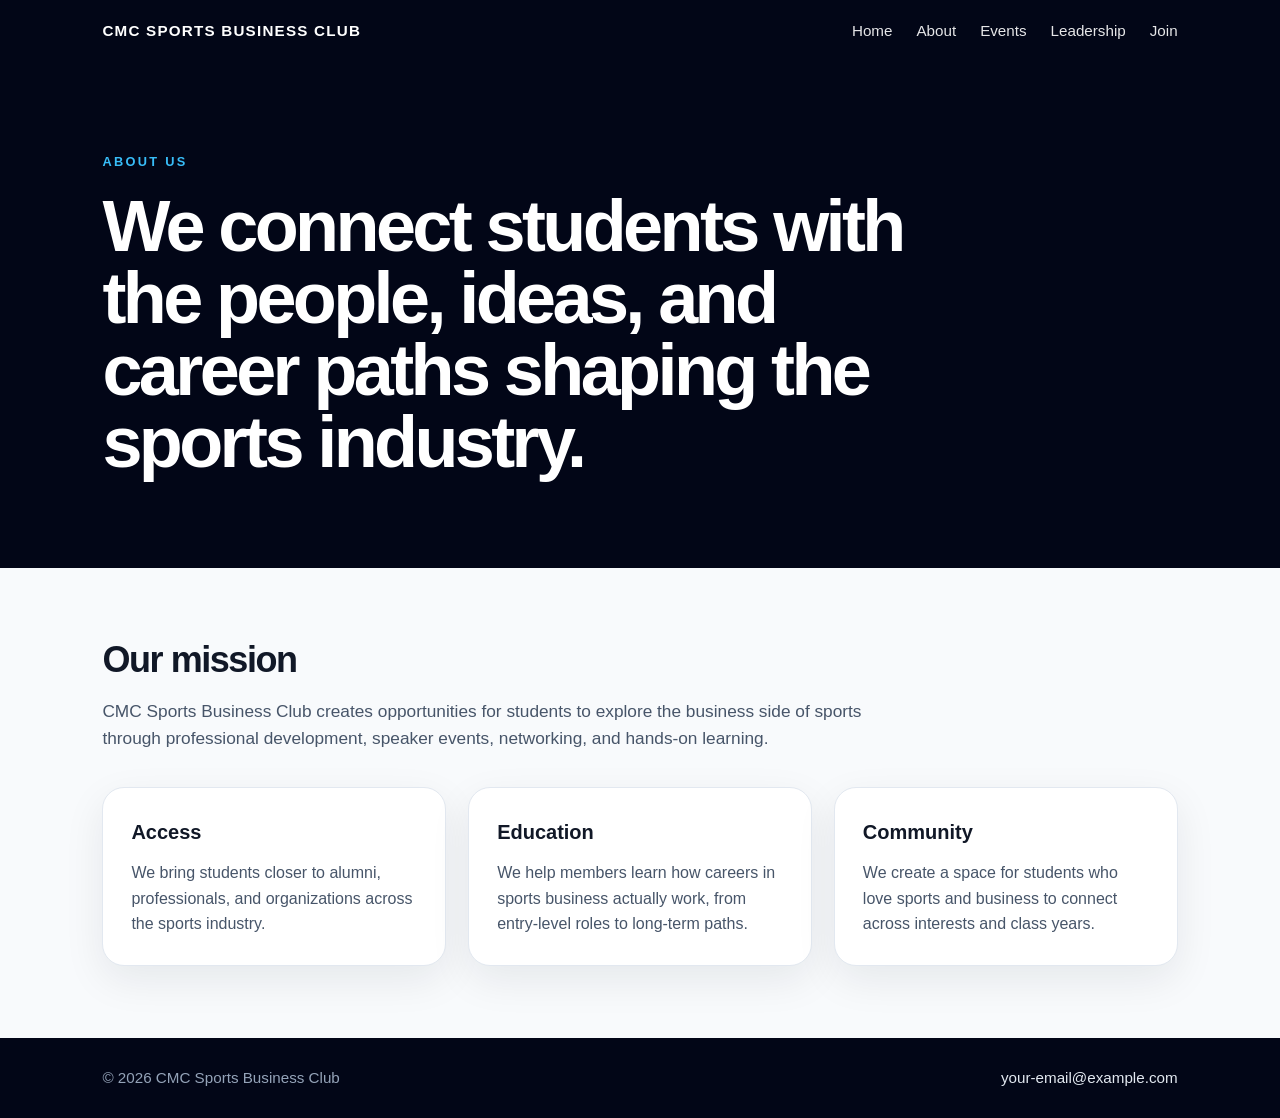
==== about.html @ ab6e6b7f "Create about.html" ====
<!DOCTYPE html>
<html lang="en">
<head>
  <meta charset="UTF-8" />
  <meta name="viewport" content="width=device-width, initial-scale=1.0" />
  <title>About | CMC Sports Business Club</title>
  <style>
    * { margin: 0; padding: 0; box-sizing: border-box; }
    body { font-family: Arial, Helvetica, sans-serif; color: #111827; background: #f8fafc; line-height: 1.6; }
    header { background: #020617; color: white; padding: 18px 8%; display: flex; justify-content: space-between; align-items: center; position: sticky; top: 0; z-index: 10; }
    .logo { font-weight: 800; letter-spacing: 0.08em; text-transform: uppercase; font-size: 0.95rem; }
    nav a { color: white; text-decoration: none; margin-left: 24px; font-size: 0.95rem; opacity: 0.9; }
    nav a:hover { opacity: 1; }
    .page-hero { background: #020617; color: white; padding: 90px 8%; }
    .eyebrow { color: #38bdf8; text-transform: uppercase; letter-spacing: 0.18em; font-size: 0.8rem; font-weight: 700; margin-bottom: 18px; }
    h1 { font-size: clamp(2.4rem, 6vw, 4.5rem); line-height: 1; letter-spacing: -0.05em; max-width: 850px; }
    section { padding: 72px 8%; }
    .section-title { font-size: 2.25rem; line-height: 1.1; margin-bottom: 18px; letter-spacing: -0.04em; }
    .section-intro { max-width: 820px; color: #475569; font-size: 1.08rem; margin-bottom: 34px; }
    .cards { display: grid; grid-template-columns: repeat(3, 1fr); gap: 22px; }
    .card { background: white; padding: 28px; border-radius: 22px; box-shadow: 0 14px 40px rgba(15,23,42,0.08); border: 1px solid #e2e8f0; }
    .card h3 { margin-bottom: 12px; font-size: 1.25rem; }
    .card p { color: #475569; }
    footer { background: #020617; color: #94a3b8; padding: 28px 8%; display: flex; justify-content: space-between; gap: 16px; flex-wrap: wrap; font-size: 0.95rem; }
    footer a { color: #e2e8f0; text-decoration: none; }
    @media (max-width: 850px) { header { flex-direction: column; align-items: flex-start; gap: 14px; } nav a { margin-left: 0; margin-right: 16px; } .cards { grid-template-columns: 1fr; } }
  </style>
</head>
<body>
  <header><div class="logo">CMC Sports Business Club</div><nav><a href="index.html">Home</a><a href="about.html">About</a><a href="events.html">Events</a><a href="leadership.html">Leadership</a><a href="join.html">Join</a></nav></header>
  <main>
    <div class="page-hero"><div class="eyebrow">About Us</div><h1>We connect students with the people, ideas, and career paths shaping the sports industry.</h1></div>
    <section>
      <h2 class="section-title">Our mission</h2>
      <p class="section-intro">CMC Sports Business Club creates opportunities for students to explore the business side of sports through professional development, speaker events, networking, and hands-on learning.</p>
      <div class="cards">
        <div class="card"><h3>Access</h3><p>We bring students closer to alumni, professionals, and organizations across the sports industry.</p></div>
        <div class="card"><h3>Education</h3><p>We help members learn how careers in sports business actually work, from entry-level roles to long-term paths.</p></div>
        <div class="card"><h3>Community</h3><p>We create a space for students who love sports and business to connect across interests and class years.</p></div>
      </div>
    </section>
  </main>
  <footer><span>© 2026 CMC Sports Business Club</span><span><a href="mailto:your-email@example.com">your-email@example.com</a></span></footer>
</body>
</html>
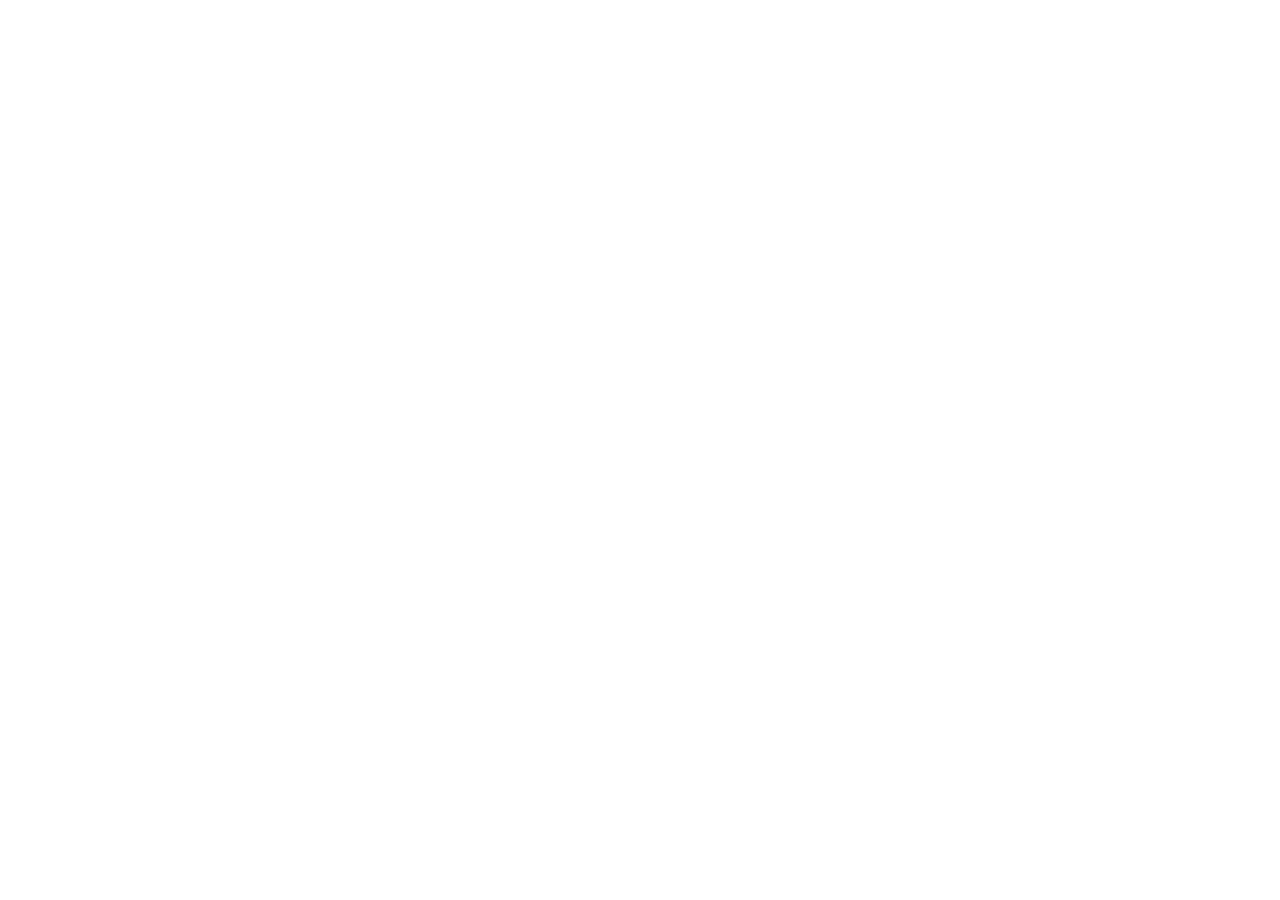
==== commit 85023e4a: "Update about.html" ====
--- a/about.html
+++ b/about.html
@@ -6,33 +6,43 @@
   <meta name="viewport" content="width=device-width, initial-scale=1.0" />
   <title>About | CMC Sports Business Club</title>
   <style>
-    * { margin: 0; padding: 0; box-sizing: border-box; }
-    body { font-family: Arial, Helvetica, sans-serif; color: #111827; background: #f8fafc; line-height: 1.6; }
-    header { background: #020617; color: white; padding: 18px 8%; display: flex; justify-content: space-between; align-items: center; position: sticky; top: 0; z-index: 10; }
-    .logo { font-weight: 800; letter-spacing: 0.08em; text-transform: uppercase; font-size: 0.95rem; }
-    nav a { color: white; text-decoration: none; margin-left: 24px; font-size: 0.95rem; opacity: 0.9; }
-    nav a:hover { opacity: 1; }
-    .page-hero { background: #020617; color: white; padding: 90px 8%; }
-    .eyebrow { color: #38bdf8; text-transform: uppercase; letter-spacing: 0.18em; font-size: 0.8rem; font-weight: 700; margin-bottom: 18px; }
-    h1 { font-size: clamp(2.4rem, 6vw, 4.5rem); line-height: 1; letter-spacing: -0.05em; max-width: 850px; }
-    section { padding: 72px 8%; }
-    .section-title { font-size: 2.25rem; line-height: 1.1; margin-bottom: 18px; letter-spacing: -0.04em; }
-    .section-intro { max-width: 820px; color: #475569; font-size: 1.08rem; margin-bottom: 34px; }
-    .cards { display: grid; grid-template-columns: repeat(3, 1fr); gap: 22px; }
-    .card { background: white; padding: 28px; border-radius: 22px; box-shadow: 0 14px 40px rgba(15,23,42,0.08); border: 1px solid #e2e8f0; }
-    .card h3 { margin-bottom: 12px; font-size: 1.25rem; }
-    .card p { color: #475569; }
-    footer { background: #020617; color: #94a3b8; padding: 28px 8%; display: flex; justify-content: space-between; gap: 16px; flex-wrap: wrap; font-size: 0.95rem; }
-    footer a { color: #e2e8f0; text-decoration: none; }
-    @media (max-width: 850px) { header { flex-direction: column; align-items: flex-start; gap: 14px; } nav a { margin-left: 0; margin-right: 16px; } .cards { grid-template-columns: 1fr; } }
-  </style>
+ <!--
+
+<!-- =========================
+FILE 3: about.html
+========================= -->
+
+<!DOCTYPE html>
+<html lang="en">
+<head>
+  <meta charset="UTF-8" />
+  <meta name="viewport" content="width=device-width, initial-scale=1.0" />
+  <title>About | CMC Sports Business Club</title>
+  <link rel="preconnect" href="https://fonts.googleapis.com">
+  <link rel="preconnect" href="https://fonts.gstatic.com" crossorigin>
+  <link href="https://fonts.googleapis.com/css2?family=Inter:wght@400;500;600;700;800;900&display=swap" rel="stylesheet">
+  <link rel="stylesheet" href="style.css" />
 </head>
 <body>
-  <header><div class="logo">CMC Sports Business Club</div><nav><a href="index.html">Home</a><a href="about.html">About</a><a href="events.html">Events</a><a href="leadership.html">Leadership</a><a href="join.html">Join</a></nav></header>
+  <header>
+    <div class="logo">CMC Sports Business Club</div>
+    <nav>
+      <a href="index.html">Home</a>
+      <a class="active" href="about.html">About</a>
+      <a href="leadership.html">Leadership</a>
+      <a href="join.html">Join</a>
+    </nav>
+  </header>
+
   <main>
-    <div class="page-hero"><div class="eyebrow">About Us</div><h1>We connect students with the people, ideas, and career paths shaping the sports industry.</h1></div>
+    <div class="page-hero">
+      <div class="eyebrow">About Us</div>
+      <h1>Connecting students with the people, ideas, and career paths shaping the sports industry.</h1>
+    </div>
+
     <section>
       <h2 class="section-title">Our mission</h2>
+      <div class="gold-line"></div>
       <p class="section-intro">CMC Sports Business Club creates opportunities for students to explore the business side of sports through professional development, speaker events, networking, and hands-on learning.</p>
       <div class="cards">
         <div class="card"><h3>Access</h3><p>We bring students closer to alumni, professionals, and organizations across the sports industry.</p></div>
@@ -41,7 +51,12 @@
       </div>
     </section>
   </main>
-  <footer><span>© 2026 CMC Sports Business Club</span><span><a href="mailto:your-email@example.com">your-email@example.com</a></span></footer>
+
+  <footer>
+    <span>© 2026 CMC Sports Business Club</span>
+    <span><a href="mailto:your-email@example.com">your-email@example.com</a></span>
+  </footer>
 </body>
 </html>
 
+
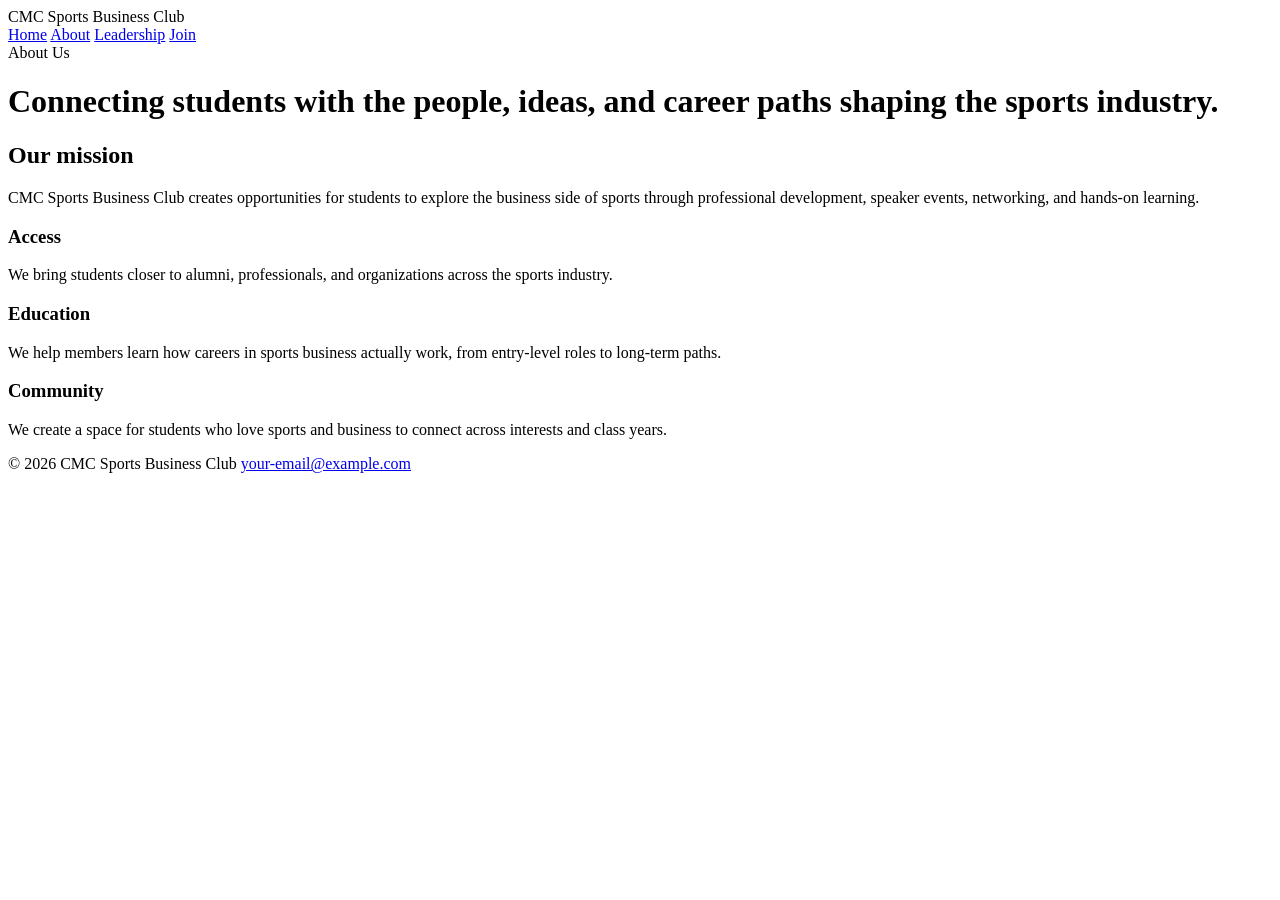
==== commit 0777a6be: "Update about.html" ====
--- a/about.html
+++ b/about.html
@@ -5,12 +5,7 @@
   <meta charset="UTF-8" />
   <meta name="viewport" content="width=device-width, initial-scale=1.0" />
   <title>About | CMC Sports Business Club</title>
-  <style>
- <!--
 
-<!-- =========================
-FILE 3: about.html
-========================= -->
 
 <!DOCTYPE html>
 <html lang="en">
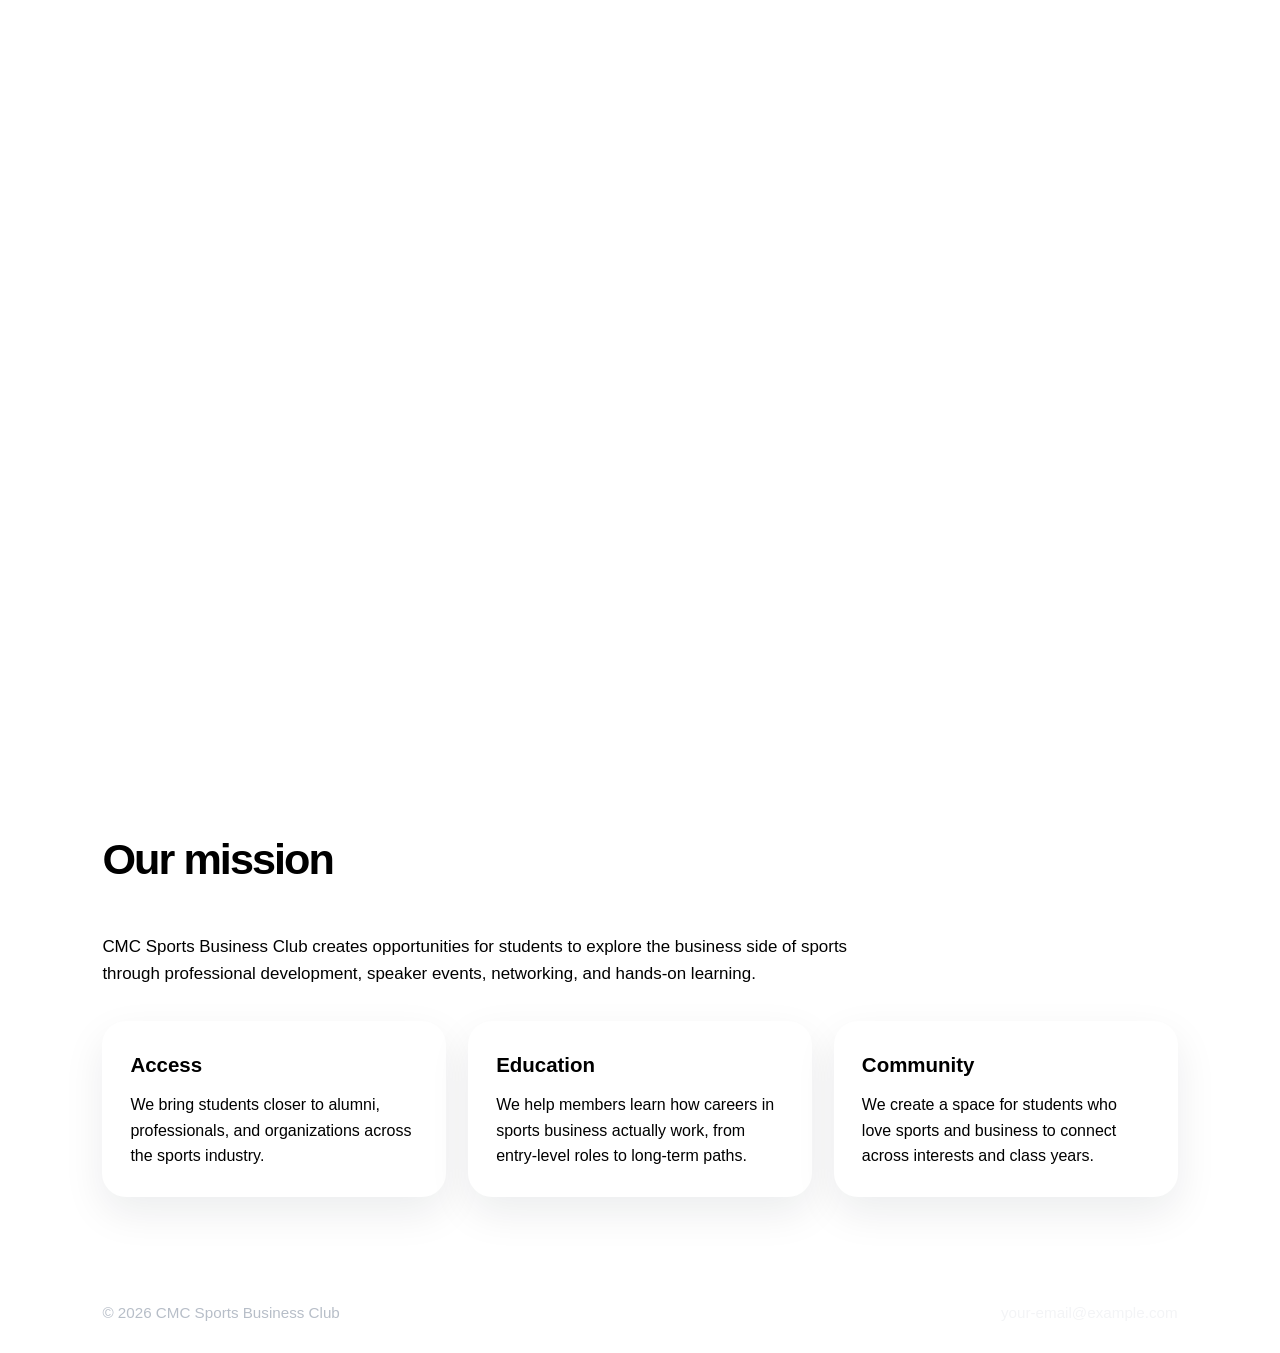
==== commit 748473b1: "Update about.html" ====
--- a/about.html
+++ b/about.html
@@ -1,11 +1,3 @@
-
-<!DOCTYPE html>
-<html lang="en">
-<head>
-  <meta charset="UTF-8" />
-  <meta name="viewport" content="width=device-width, initial-scale=1.0" />
-  <title>About | CMC Sports Business Club</title>
-
 
 <!DOCTYPE html>
 <html lang="en">
--- a/style.css
+++ b/style.css
@@ -0,0 +1,568 @@
+<!--
+CMC Sports Business Club Website — Clean Version
+
+Create these 5 files in GitHub:
+1. index.html
+2. about.html
+3. leadership.html
+4. join.html
+5. style.css
+
+No Events page included.
+-->
+
+
+<!-- =========================
+FILE 1: style.css
+========================= -->
+
+:root {
+  --dark: #080808;
+  --cardinal: #9D2235;
+  --cardinal-dark: #5C101D;
+  --gold: #C99700;
+  --gold-light: #E0B63F;
+  --light: #F8F6F0;
+  --text: #111827;
+  --muted: #5F6673;
+  --border: #E6E0D5;
+}
+
+* {
+  margin: 0;
+  padding: 0;
+  box-sizing: border-box;
+}
+
+body {
+  font-family: 'Inter', Arial, Helvetica, sans-serif;
+  color: var(--text);
+  background: var(--light);
+  line-height: 1.6;
+}
+
+header {
+  background: var(--dark);
+  color: white;
+  padding: 18px 8%;
+  display: flex;
+  justify-content: space-between;
+  align-items: center;
+  position: sticky;
+  top: 0;
+  z-index: 10;
+}
+
+.logo {
+  font-weight: 800;
+  letter-spacing: 0.08em;
+  text-transform: uppercase;
+  font-size: 0.95rem;
+}
+
+nav a {
+  color: white;
+  text-decoration: none;
+  margin-left: 24px;
+  font-size: 0.95rem;
+  opacity: 0.88;
+}
+
+nav a:hover,
+nav a.active {
+  opacity: 1;
+  color: var(--gold-light);
+}
+
+.hero {
+  min-height: 82vh;
+  background:
+    linear-gradient(rgba(8, 8, 8, 0.72), rgba(8, 8, 8, 0.86)),
+    url('https://images.unsplash.com/photo-1546519638-68e109498ffc?auto=format&fit=crop&w=1800&q=80');
+  background-size: cover;
+  background-position: center;
+  color: white;
+  display: flex;
+  align-items: center;
+  padding: 0 8%;
+}
+
+.hero-content {
+  max-width: 790px;
+}
+
+.eyebrow {
+  color: var(--gold-light);
+  text-transform: uppercase;
+  letter-spacing: 0.18em;
+  font-size: 0.8rem;
+  font-weight: 800;
+  margin-bottom: 18px;
+}
+
+h1 {
+  font-size: clamp(2.8rem, 7vw, 5.8rem);
+  line-height: 0.95;
+  margin-bottom: 24px;
+  letter-spacing: -0.055em;
+}
+
+.hero p {
+  font-size: 1.22rem;
+  max-width: 650px;
+  color: #F3F4F6;
+  margin-bottom: 34px;
+}
+
+.button-row {
+  display: flex;
+  gap: 14px;
+  flex-wrap: wrap;
+}
+
+.btn {
+  display: inline-block;
+  padding: 13px 22px;
+  border-radius: 999px;
+  text-decoration: none;
+  font-weight: 800;
+  transition: 0.2s ease;
+}
+
+.btn-primary {
+  background: var(--gold);
+  color: black;
+}
+
+.btn-primary:hover {
+  background: var(--gold-light);
+  transform: translateY(-2px);
+}
+
+.btn-secondary {
+  border: 1px solid rgba(255, 255, 255, 0.55);
+  color: white;
+}
+
+.btn-secondary:hover {
+  border-color: white;
+  color: var(--gold-light);
+  transform: translateY(-2px);
+}
+
+.page-hero {
+  background: linear-gradient(135deg, var(--cardinal), var(--dark));
+  color: white;
+  padding: 105px 8%;
+}
+
+.page-hero h1 {
+  max-width: 920px;
+}
+
+.page-hero p {
+  max-width: 720px;
+  color: #F5E9E9;
+  font-size: 1.15rem;
+}
+
+section {
+  padding: 76px 8%;
+}
+
+.section-title {
+  font-size: clamp(2rem, 4vw, 2.7rem);
+  line-height: 1.1;
+  margin-bottom: 18px;
+  letter-spacing: -0.045em;
+}
+
+.gold-line {
+  width: 78px;
+  height: 4px;
+  background: var(--gold);
+  border-radius: 999px;
+  margin: 18px 0 28px;
+}
+
+.section-intro {
+  max-width: 780px;
+  color: var(--muted);
+  font-size: 1.06rem;
+  margin-bottom: 34px;
+}
+
+.home-grid {
+  display: grid;
+  grid-template-columns: 1.1fr 0.9fr;
+  gap: 44px;
+  align-items: center;
+}
+
+.info-card,
+.card,
+.person,
+.join-card {
+  background: white;
+  border: 1px solid var(--border);
+  border-radius: 24px;
+  box-shadow: 0 16px 42px rgba(15, 23, 42, 0.08);
+}
+
+.info-card {
+  padding: 32px;
+}
+
+.info-card h3,
+.card h3,
+.person h3 {
+  margin-bottom: 10px;
+  font-size: 1.28rem;
+}
+
+.info-card p,
+.card p,
+.person p,
+.join-card p {
+  color: var(--muted);
+}
+
+.cards {
+  display: grid;
+  grid-template-columns: repeat(3, 1fr);
+  gap: 22px;
+}
+
+.card {
+  padding: 28px;
+}
+
+.quick-links {
+  display: grid;
+  grid-template-columns: repeat(3, 1fr);
+  gap: 18px;
+}
+
+.quick-link {
+  background: white;
+  padding: 25px;
+  border-radius: 22px;
+  border: 1px solid var(--border);
+  text-decoration: none;
+  color: var(--text);
+  box-shadow: 0 12px 32px rgba(15, 23, 42, 0.06);
+  transition: 0.2s ease;
+}
+
+.quick-link:hover {
+  transform: translateY(-4px);
+  box-shadow: 0 18px 38px rgba(15, 23, 42, 0.1);
+}
+
+.quick-link h3 {
+  margin-bottom: 8px;
+}
+
+.quick-link p {
+  color: var(--muted);
+  font-size: 0.96rem;
+}
+
+.team {
+  display: grid;
+  grid-template-columns: repeat(3, 1fr);
+  gap: 22px;
+}
+
+.person {
+  padding: 28px;
+}
+
+.photo {
+  width: 100%;
+  aspect-ratio: 1 / 1;
+  border-radius: 18px;
+  background: linear-gradient(135deg, #D8CDBA, #F8F6F0);
+  margin-bottom: 18px;
+}
+
+.join-card {
+  padding: 36px;
+  max-width: 760px;
+}
+
+.join-card h2 {
+  margin-bottom: 14px;
+  font-size: 2rem;
+  letter-spacing: -0.04em;
+}
+
+.join-card p {
+  margin-bottom: 26px;
+}
+
+footer {
+  background: var(--dark);
+  color: #B7BEC8;
+  padding: 28px 8%;
+  display: flex;
+  justify-content: space-between;
+  gap: 16px;
+  flex-wrap: wrap;
+  font-size: 0.95rem;
+}
+
+footer a {
+  color: #F3F4F6;
+  text-decoration: none;
+}
+
+@media (max-width: 850px) {
+  header {
+    flex-direction: column;
+    align-items: flex-start;
+    gap: 14px;
+  }
+
+  nav a {
+    margin-left: 0;
+    margin-right: 16px;
+    display: inline-block;
+    margin-bottom: 6px;
+  }
+
+  .home-grid,
+  .cards,
+  .quick-links,
+  .team {
+    grid-template-columns: 1fr;
+  }
+
+  .hero {
+    min-height: 76vh;
+  }
+}
+
+
+<!-- =========================
+FILE 2: index.html
+========================= -->
+
+<!DOCTYPE html>
+<html lang="en">
+<head>
+  <meta charset="UTF-8" />
+  <meta name="viewport" content="width=device-width, initial-scale=1.0" />
+  <title>CMC Sports Business Club</title>
+  <link rel="preconnect" href="https://fonts.googleapis.com">
+  <link rel="preconnect" href="https://fonts.gstatic.com" crossorigin>
+  <link href="https://fonts.googleapis.com/css2?family=Inter:wght@400;500;600;700;800;900&display=swap" rel="stylesheet">
+  <link rel="stylesheet" href="style.css" />
+</head>
+<body>
+  <header>
+    <div class="logo">CMC Sports Business Club</div>
+    <nav>
+      <a class="active" href="index.html">Home</a>
+      <a href="about.html">About</a>
+      <a href="leadership.html">Leadership</a>
+      <a href="join.html">Join</a>
+    </nav>
+  </header>
+
+  <main>
+    <section class="hero">
+      <div class="hero-content">
+        <div class="eyebrow">Sports • Business • Careers</div>
+        <h1>Where sports meets strategy.</h1>
+        <p>Connecting students to the business side of sports through speaker events, career resources, alumni conversations, and industry access.</p>
+        <div class="button-row">
+          <a href="join.html" class="btn btn-primary">Join the Club</a>
+          <a href="about.html" class="btn btn-secondary">Learn More</a>
+        </div>
+      </div>
+    </section>
+
+    <section>
+      <div class="home-grid">
+        <div>
+          <h2 class="section-title">A professional community for students interested in sports business.</h2>
+          <div class="gold-line"></div>
+          <p class="section-intro">CMC Sports Business Club is built for students exploring careers across teams, leagues, media, finance, sponsorship, analytics, entrepreneurship, and live entertainment.</p>
+          <a href="join.html" class="btn btn-primary">Get Involved</a>
+        </div>
+        <div class="info-card">
+          <h3>Our focus</h3>
+          <p>We help students understand the sports industry, build relevant networks, and discover career paths that combine business thinking with a passion for sports.</p>
+        </div>
+      </div>
+    </section>
+
+    <section>
+      <h2 class="section-title">Explore the club</h2>
+      <div class="gold-line"></div>
+      <div class="quick-links">
+        <a class="quick-link" href="about.html"><h3>About</h3><p>Learn about our mission and what we do.</p></a>
+        <a class="quick-link" href="leadership.html"><h3>Leadership</h3><p>Meet the students building the club.</p></a>
+        <a class="quick-link" href="join.html"><h3>Join</h3><p>Sign up for updates, events, and opportunities.</p></a>
+      </div>
+    </section>
+  </main>
+
+  <footer>
+    <span>© 2026 CMC Sports Business Club</span>
+    <span><a href="mailto:your-email@example.com">your-email@example.com</a></span>
+  </footer>
+</body>
+</html>
+
+
+<!-- =========================
+FILE 3: about.html
+========================= -->
+
+<!DOCTYPE html>
+<html lang="en">
+<head>
+  <meta charset="UTF-8" />
+  <meta name="viewport" content="width=device-width, initial-scale=1.0" />
+  <title>About | CMC Sports Business Club</title>
+  <link rel="preconnect" href="https://fonts.googleapis.com">
+  <link rel="preconnect" href="https://fonts.gstatic.com" crossorigin>
+  <link href="https://fonts.googleapis.com/css2?family=Inter:wght@400;500;600;700;800;900&display=swap" rel="stylesheet">
+  <link rel="stylesheet" href="style.css" />
+</head>
+<body>
+  <header>
+    <div class="logo">CMC Sports Business Club</div>
+    <nav>
+      <a href="index.html">Home</a>
+      <a class="active" href="about.html">About</a>
+      <a href="leadership.html">Leadership</a>
+      <a href="join.html">Join</a>
+    </nav>
+  </header>
+
+  <main>
+    <div class="page-hero">
+      <div class="eyebrow">About Us</div>
+      <h1>Connecting students with the people, ideas, and career paths shaping the sports industry.</h1>
+    </div>
+
+    <section>
+      <h2 class="section-title">Our mission</h2>
+      <div class="gold-line"></div>
+      <p class="section-intro">CMC Sports Business Club creates opportunities for students to explore the business side of sports through professional development, speaker events, networking, and hands-on learning.</p>
+      <div class="cards">
+        <div class="card"><h3>Access</h3><p>We bring students closer to alumni, professionals, and organizations across the sports industry.</p></div>
+        <div class="card"><h3>Education</h3><p>We help members learn how careers in sports business actually work, from entry-level roles to long-term paths.</p></div>
+        <div class="card"><h3>Community</h3><p>We create a space for students who love sports and business to connect across interests and class years.</p></div>
+      </div>
+    </section>
+  </main>
+
+  <footer>
+    <span>© 2026 CMC Sports Business Club</span>
+    <span><a href="mailto:your-email@example.com">your-email@example.com</a></span>
+  </footer>
+</body>
+</html>
+
+
+<!-- =========================
+FILE 4: leadership.html
+========================= -->
+
+<!DOCTYPE html>
+<html lang="en">
+<head>
+  <meta charset="UTF-8" />
+  <meta name="viewport" content="width=device-width, initial-scale=1.0" />
+  <title>Leadership | CMC Sports Business Club</title>
+  <link rel="preconnect" href="https://fonts.googleapis.com">
+  <link rel="preconnect" href="https://fonts.gstatic.com" crossorigin>
+  <link href="https://fonts.googleapis.com/css2?family=Inter:wght@400;500;600;700;800;900&display=swap" rel="stylesheet">
+  <link rel="stylesheet" href="style.css" />
+</head>
+<body>
+  <header>
+    <div class="logo">CMC Sports Business Club</div>
+    <nav>
+      <a href="index.html">Home</a>
+      <a href="about.html">About</a>
+      <a class="active" href="leadership.html">Leadership</a>
+      <a href="join.html">Join</a>
+    </nav>
+  </header>
+
+  <main>
+    <div class="page-hero">
+      <div class="eyebrow">Leadership</div>
+      <h1>Meet the team building CMC Sports Business Club.</h1>
+    </div>
+
+    <section>
+      <div class="team">
+        <div class="person"><div class="photo"></div><h3>Name Here</h3><p>President</p></div>
+        <div class="person"><div class="photo"></div><h3>Name Here</h3><p>Vice President</p></div>
+        <div class="person"><div class="photo"></div><h3>Name Here</h3><p>Director of Events</p></div>
+      </div>
+    </section>
+  </main>
+
+  <footer>
+    <span>© 2026 CMC Sports Business Club</span>
+    <span><a href="mailto:your-email@example.com">your-email@example.com</a></span>
+  </footer>
+</body>
+</html>
+
+
+<!-- =========================
+FILE 5: join.html
+========================= -->
+
+<!DOCTYPE html>
+<html lang="en">
+<head>
+  <meta charset="UTF-8" />
+  <meta name="viewport" content="width=device-width, initial-scale=1.0" />
+  <title>Join | CMC Sports Business Club</title>
+  <link rel="preconnect" href="https://fonts.googleapis.com">
+  <link rel="preconnect" href="https://fonts.gstatic.com" crossorigin>
+  <link href="https://fonts.googleapis.com/css2?family=Inter:wght@400;500;600;700;800;900&display=swap" rel="stylesheet">
+  <link rel="stylesheet" href="style.css" />
+</head>
+<body>
+  <header>
+    <div class="logo">CMC Sports Business Club</div>
+    <nav>
+      <a href="index.html">Home</a>
+      <a href="about.html">About</a>
+      <a href="leadership.html">Leadership</a>
+      <a class="active" href="join.html">Join</a>
+    </nav>
+  </header>
+
+  <main>
+    <div class="page-hero">
+      <div class="eyebrow">Join Us</div>
+      <h1>Get involved with sports business on campus.</h1>
+      <p>Join our mailing list to hear about speaker events, networking opportunities, internship resources, and club updates.</p>
+    </div>
+
+    <section>
+      <div class="join-card">
+        <h2>Join the mailing list</h2>
+        <p>Replace this button with your Google Form link once you create an interest form. For now, it opens an email contact link.</p>
+        <a class="btn btn-primary" href="mailto:your-email@example.com">Contact Us</a>
+      </div>
+    </section>
+  </main>
+
+  <footer>
+    <span>© 2026 CMC Sports Business Club</span>
+    <span><a href="mailto:your-email@example.com">your-email@example.com</a></span>
+  </footer>
+</body>
+</html>
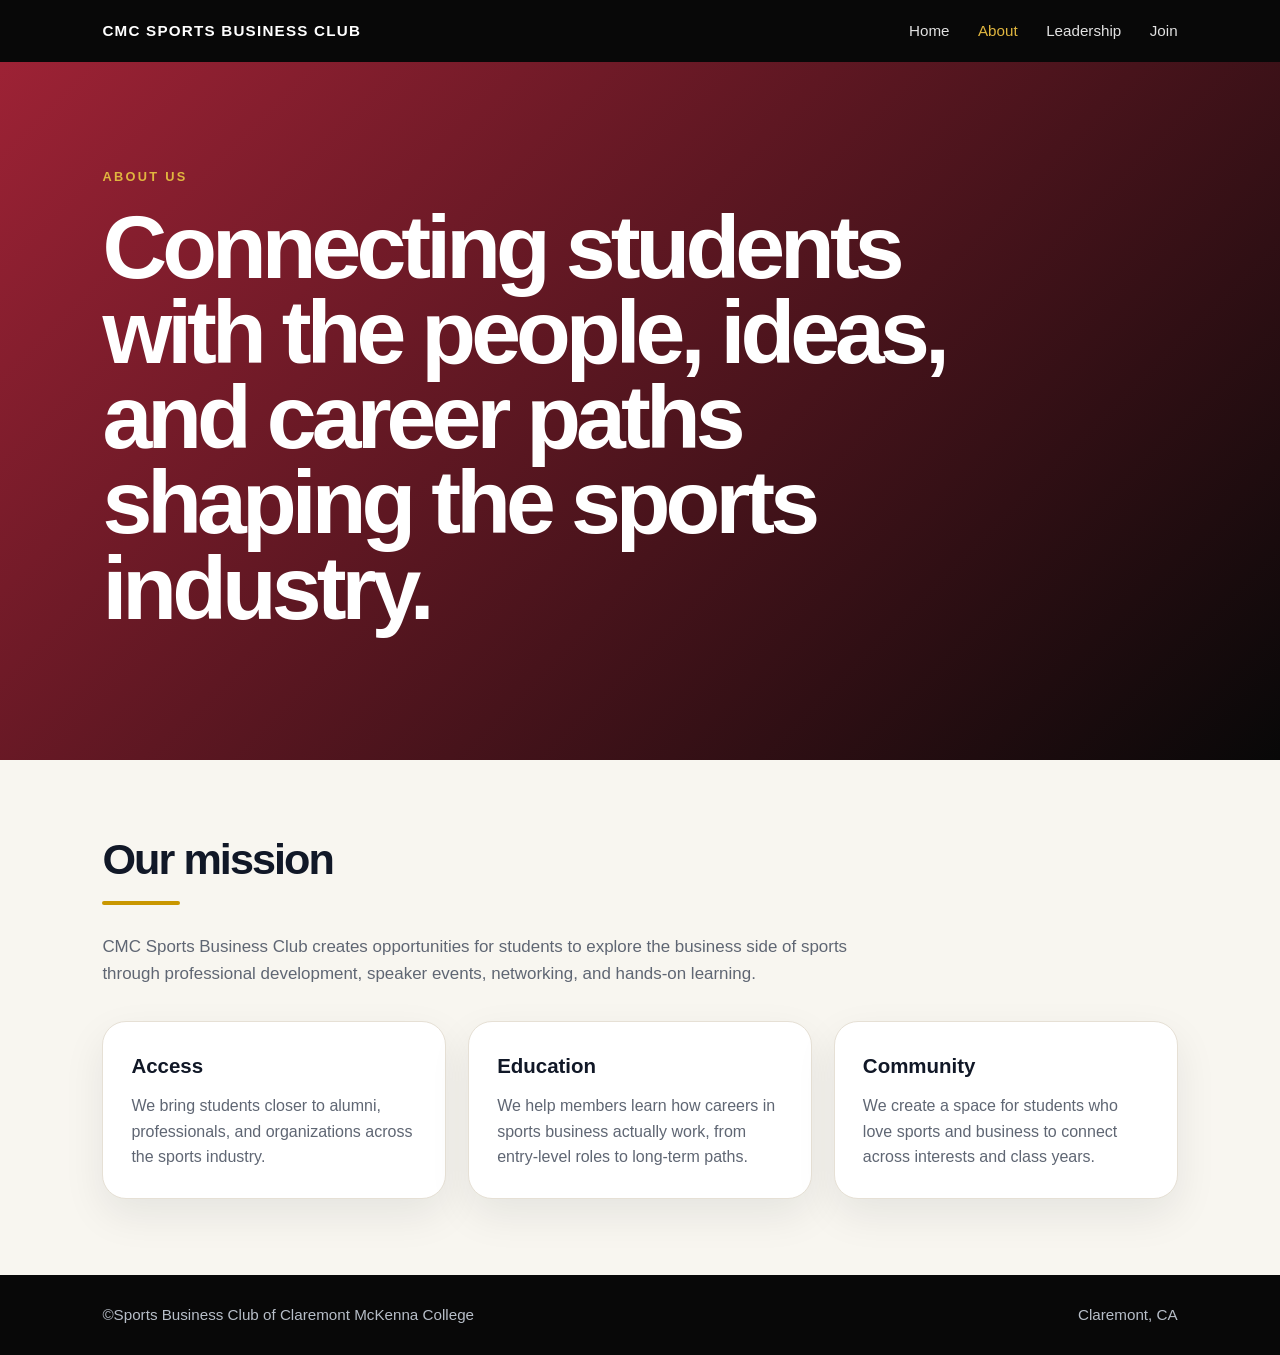
==== commit 02f616ec: "Update about.html" ====
--- a/about.html
+++ b/about.html
@@ -40,8 +40,8 @@
   </main>
 
   <footer>
-    <span>© 2026 CMC Sports Business Club</span>
-    <span><a href="mailto:your-email@example.com">your-email@example.com</a></span>
+    <span>©Sports Business Club of Claremont McKenna College</span>
+    <span>Claremont, CA</span>
   </footer>
 </body>
 </html>
--- a/style.css
+++ b/style.css
@@ -1,20 +1,3 @@
-<!--
-CMC Sports Business Club Website — Clean Version
-
-Create these 5 files in GitHub:
-1. index.html
-2. about.html
-3. leadership.html
-4. join.html
-5. style.css
-
-No Events page included.
--->
-
-
-<!-- =========================
-FILE 1: style.css
-========================= -->
 
 :root {
   --dark: #080808;
@@ -344,225 +327,3 @@
 }
 
 
-<!-- =========================
-FILE 2: index.html
-========================= -->
-
-<!DOCTYPE html>
-<html lang="en">
-<head>
-  <meta charset="UTF-8" />
-  <meta name="viewport" content="width=device-width, initial-scale=1.0" />
-  <title>CMC Sports Business Club</title>
-  <link rel="preconnect" href="https://fonts.googleapis.com">
-  <link rel="preconnect" href="https://fonts.gstatic.com" crossorigin>
-  <link href="https://fonts.googleapis.com/css2?family=Inter:wght@400;500;600;700;800;900&display=swap" rel="stylesheet">
-  <link rel="stylesheet" href="style.css" />
-</head>
-<body>
-  <header>
-    <div class="logo">CMC Sports Business Club</div>
-    <nav>
-      <a class="active" href="index.html">Home</a>
-      <a href="about.html">About</a>
-      <a href="leadership.html">Leadership</a>
-      <a href="join.html">Join</a>
-    </nav>
-  </header>
-
-  <main>
-    <section class="hero">
-      <div class="hero-content">
-        <div class="eyebrow">Sports • Business • Careers</div>
-        <h1>Where sports meets strategy.</h1>
-        <p>Connecting students to the business side of sports through speaker events, career resources, alumni conversations, and industry access.</p>
-        <div class="button-row">
-          <a href="join.html" class="btn btn-primary">Join the Club</a>
-          <a href="about.html" class="btn btn-secondary">Learn More</a>
-        </div>
-      </div>
-    </section>
-
-    <section>
-      <div class="home-grid">
-        <div>
-          <h2 class="section-title">A professional community for students interested in sports business.</h2>
-          <div class="gold-line"></div>
-          <p class="section-intro">CMC Sports Business Club is built for students exploring careers across teams, leagues, media, finance, sponsorship, analytics, entrepreneurship, and live entertainment.</p>
-          <a href="join.html" class="btn btn-primary">Get Involved</a>
-        </div>
-        <div class="info-card">
-          <h3>Our focus</h3>
-          <p>We help students understand the sports industry, build relevant networks, and discover career paths that combine business thinking with a passion for sports.</p>
-        </div>
-      </div>
-    </section>
-
-    <section>
-      <h2 class="section-title">Explore the club</h2>
-      <div class="gold-line"></div>
-      <div class="quick-links">
-        <a class="quick-link" href="about.html"><h3>About</h3><p>Learn about our mission and what we do.</p></a>
-        <a class="quick-link" href="leadership.html"><h3>Leadership</h3><p>Meet the students building the club.</p></a>
-        <a class="quick-link" href="join.html"><h3>Join</h3><p>Sign up for updates, events, and opportunities.</p></a>
-      </div>
-    </section>
-  </main>
-
-  <footer>
-    <span>© 2026 CMC Sports Business Club</span>
-    <span><a href="mailto:your-email@example.com">your-email@example.com</a></span>
-  </footer>
-</body>
-</html>
-
-
-<!-- =========================
-FILE 3: about.html
-========================= -->
-
-<!DOCTYPE html>
-<html lang="en">
-<head>
-  <meta charset="UTF-8" />
-  <meta name="viewport" content="width=device-width, initial-scale=1.0" />
-  <title>About | CMC Sports Business Club</title>
-  <link rel="preconnect" href="https://fonts.googleapis.com">
-  <link rel="preconnect" href="https://fonts.gstatic.com" crossorigin>
-  <link href="https://fonts.googleapis.com/css2?family=Inter:wght@400;500;600;700;800;900&display=swap" rel="stylesheet">
-  <link rel="stylesheet" href="style.css" />
-</head>
-<body>
-  <header>
-    <div class="logo">CMC Sports Business Club</div>
-    <nav>
-      <a href="index.html">Home</a>
-      <a class="active" href="about.html">About</a>
-      <a href="leadership.html">Leadership</a>
-      <a href="join.html">Join</a>
-    </nav>
-  </header>
-
-  <main>
-    <div class="page-hero">
-      <div class="eyebrow">About Us</div>
-      <h1>Connecting students with the people, ideas, and career paths shaping the sports industry.</h1>
-    </div>
-
-    <section>
-      <h2 class="section-title">Our mission</h2>
-      <div class="gold-line"></div>
-      <p class="section-intro">CMC Sports Business Club creates opportunities for students to explore the business side of sports through professional development, speaker events, networking, and hands-on learning.</p>
-      <div class="cards">
-        <div class="card"><h3>Access</h3><p>We bring students closer to alumni, professionals, and organizations across the sports industry.</p></div>
-        <div class="card"><h3>Education</h3><p>We help members learn how careers in sports business actually work, from entry-level roles to long-term paths.</p></div>
-        <div class="card"><h3>Community</h3><p>We create a space for students who love sports and business to connect across interests and class years.</p></div>
-      </div>
-    </section>
-  </main>
-
-  <footer>
-    <span>© 2026 CMC Sports Business Club</span>
-    <span><a href="mailto:your-email@example.com">your-email@example.com</a></span>
-  </footer>
-</body>
-</html>
-
-
-<!-- =========================
-FILE 4: leadership.html
-========================= -->
-
-<!DOCTYPE html>
-<html lang="en">
-<head>
-  <meta charset="UTF-8" />
-  <meta name="viewport" content="width=device-width, initial-scale=1.0" />
-  <title>Leadership | CMC Sports Business Club</title>
-  <link rel="preconnect" href="https://fonts.googleapis.com">
-  <link rel="preconnect" href="https://fonts.gstatic.com" crossorigin>
-  <link href="https://fonts.googleapis.com/css2?family=Inter:wght@400;500;600;700;800;900&display=swap" rel="stylesheet">
-  <link rel="stylesheet" href="style.css" />
-</head>
-<body>
-  <header>
-    <div class="logo">CMC Sports Business Club</div>
-    <nav>
-      <a href="index.html">Home</a>
-      <a href="about.html">About</a>
-      <a class="active" href="leadership.html">Leadership</a>
-      <a href="join.html">Join</a>
-    </nav>
-  </header>
-
-  <main>
-    <div class="page-hero">
-      <div class="eyebrow">Leadership</div>
-      <h1>Meet the team building CMC Sports Business Club.</h1>
-    </div>
-
-    <section>
-      <div class="team">
-        <div class="person"><div class="photo"></div><h3>Name Here</h3><p>President</p></div>
-        <div class="person"><div class="photo"></div><h3>Name Here</h3><p>Vice President</p></div>
-        <div class="person"><div class="photo"></div><h3>Name Here</h3><p>Director of Events</p></div>
-      </div>
-    </section>
-  </main>
-
-  <footer>
-    <span>© 2026 CMC Sports Business Club</span>
-    <span><a href="mailto:your-email@example.com">your-email@example.com</a></span>
-  </footer>
-</body>
-</html>
-
-
-<!-- =========================
-FILE 5: join.html
-========================= -->
-
-<!DOCTYPE html>
-<html lang="en">
-<head>
-  <meta charset="UTF-8" />
-  <meta name="viewport" content="width=device-width, initial-scale=1.0" />
-  <title>Join | CMC Sports Business Club</title>
-  <link rel="preconnect" href="https://fonts.googleapis.com">
-  <link rel="preconnect" href="https://fonts.gstatic.com" crossorigin>
-  <link href="https://fonts.googleapis.com/css2?family=Inter:wght@400;500;600;700;800;900&display=swap" rel="stylesheet">
-  <link rel="stylesheet" href="style.css" />
-</head>
-<body>
-  <header>
-    <div class="logo">CMC Sports Business Club</div>
-    <nav>
-      <a href="index.html">Home</a>
-      <a href="about.html">About</a>
-      <a href="leadership.html">Leadership</a>
-      <a class="active" href="join.html">Join</a>
-    </nav>
-  </header>
-
-  <main>
-    <div class="page-hero">
-      <div class="eyebrow">Join Us</div>
-      <h1>Get involved with sports business on campus.</h1>
-      <p>Join our mailing list to hear about speaker events, networking opportunities, internship resources, and club updates.</p>
-    </div>
-
-    <section>
-      <div class="join-card">
-        <h2>Join the mailing list</h2>
-        <p>Replace this button with your Google Form link once you create an interest form. For now, it opens an email contact link.</p>
-        <a class="btn btn-primary" href="mailto:your-email@example.com">Contact Us</a>
-      </div>
-    </section>
-  </main>
-
-  <footer>
-    <span>© 2026 CMC Sports Business Club</span>
-    <span><a href="mailto:your-email@example.com">your-email@example.com</a></span>
-  </footer>
-</body>
-</html>
